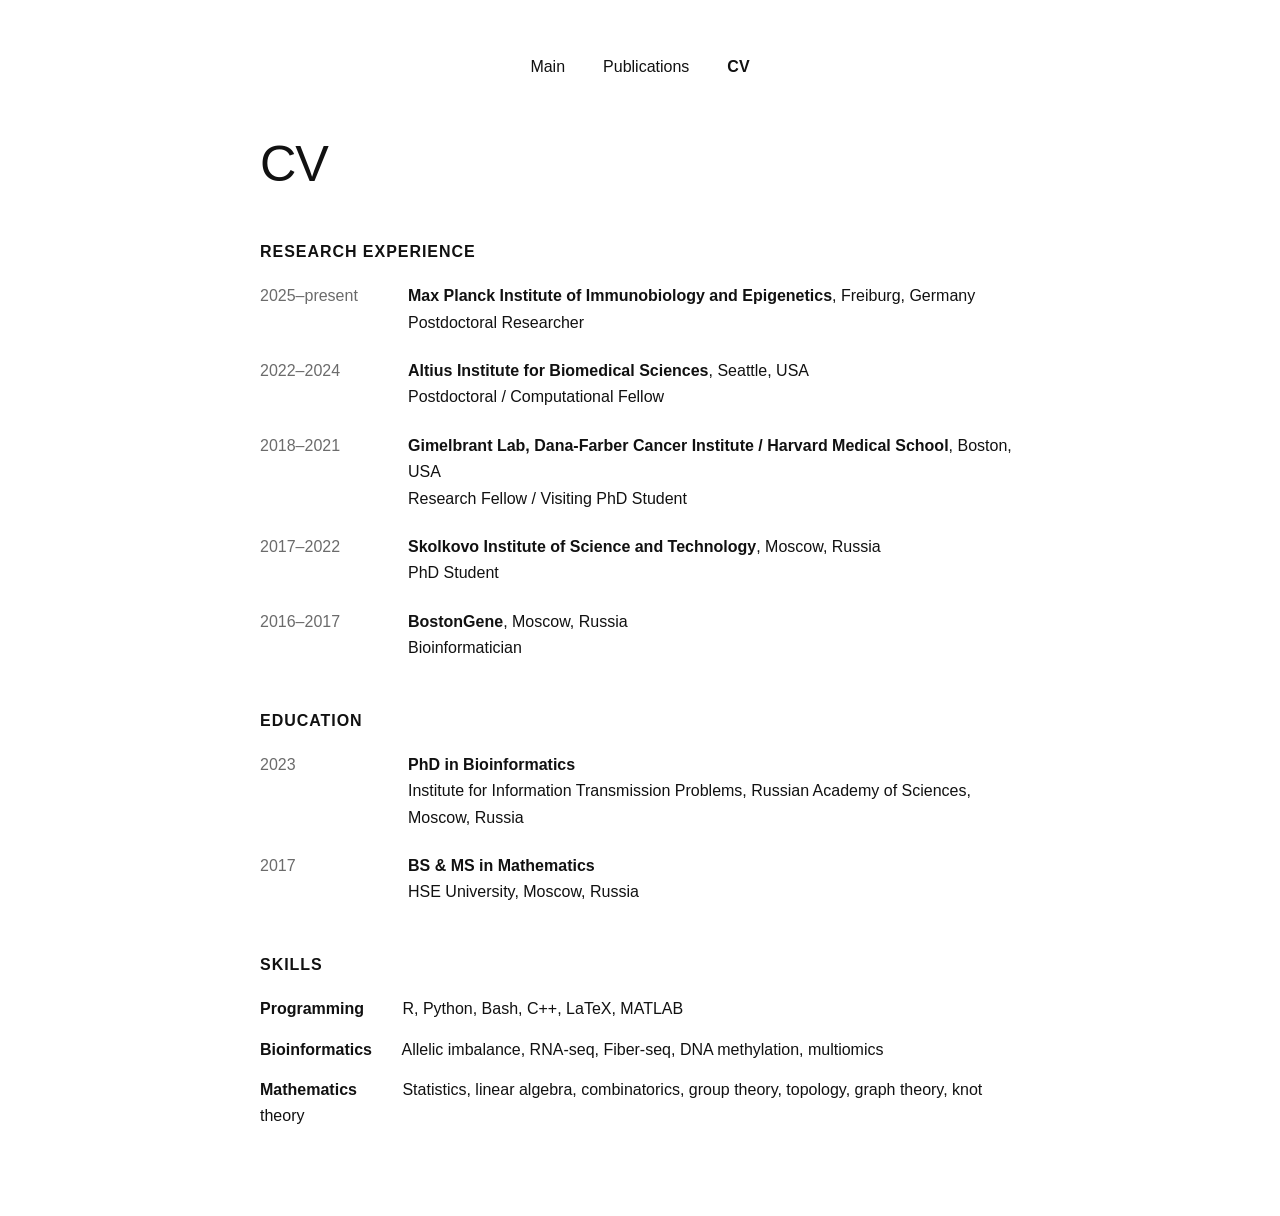
==== cv.html @ 966d839f "simplistic upd" ====
<!doctype html>
<html lang="en">
<head>
  <meta charset="utf-8">
  <meta name="viewport" content="width=device-width, initial-scale=1">
  <meta name="description" content="Curriculum vitae of Asia Mendelevich.">
  <title>CV — Asia Mendelevich</title>
  <link rel="stylesheet" href="style.css">
</head>
<body>
  <div class="site">
    <header>
      <nav aria-label="Main navigation">
  <a href="index.html">Main</a>
  <a href="publications.html">Publications</a>
  <a class="current" href="cv.html">CV</a>
</nav>
    </header>

    <main>
      <h1>CV</h1>

      <h2>Research experience</h2>
      <div class="timeline">
        <div class="date">2025–present</div>
        <div><strong>Max Planck Institute of Immunobiology and Epigenetics</strong>, Freiburg, Germany<br>Postdoctoral Researcher</div>

        <div class="date">2022–2024</div>
        <div><strong>Altius Institute for Biomedical Sciences</strong>, Seattle, USA<br>Postdoctoral / Computational Fellow</div>

        <div class="date">2018–2021</div>
        <div><strong>Gimelbrant Lab, Dana-Farber Cancer Institute / Harvard Medical School</strong>, Boston, USA<br>Research Fellow / Visiting PhD Student</div>

        <div class="date">2017–2022</div>
        <div><strong>Skolkovo Institute of Science and Technology</strong>, Moscow, Russia<br>PhD Student</div>

        <div class="date">2016–2017</div>
        <div><strong>BostonGene</strong>, Moscow, Russia<br>Bioinformatician</div>
      </div>

      <h2>Education</h2>
      <div class="timeline">
        <div class="date">2023</div>
        <div><strong>PhD in Bioinformatics</strong><br>Institute for Information Transmission Problems, Russian Academy of Sciences, Moscow, Russia</div>

        <div class="date">2017</div>
        <div><strong>BS &amp; MS in Mathematics</strong><br>HSE University, Moscow, Russia</div>
      </div>

      <h2>Skills</h2>

      <div class="skill-group">
        <strong>Programming</strong>
        R, Python, Bash, C++, LaTeX, MATLAB
      </div>

      <div class="skill-group">
        <strong>Bioinformatics</strong>
        Allelic imbalance, RNA-seq, Fiber-seq, DNA methylation, multiomics
      </div>

      <div class="skill-group">
        <strong>Mathematics</strong>
        Statistics, linear algebra, combinatorics, group theory, topology, graph theory, knot theory
      </div>
    </main>
</div>
</body>
</html>
---- style.css ----
:root {
  --text: #111111;
  --muted: #6b6b6b;
  --line: #d8d8d8;
  --page-width: 760px;
}

* {
  box-sizing: border-box;
}

html {
  -webkit-text-size-adjust: 100%;
}

body {
  margin: 0;
  background: #ffffff;
  color: var(--text);
  font-family: Arial, Helvetica, sans-serif;
  font-size: 16px;
  line-height: 1.65;
}

.site {
  width: min(calc(100% - 48px), var(--page-width));
  margin: 0 auto;
}

header {
  padding: 54px 0 56px;
}

nav {
  display: flex;
  justify-content: center;
  align-items: center;
  gap: 38px;
  white-space: nowrap;
}

nav a {
  color: var(--text);
  text-decoration: none;
  font-weight: 400;
}

nav a:hover,
nav a:focus-visible {
  text-decoration: underline;
  text-underline-offset: 4px;
}

nav a.current {
  font-weight: 700;
}

main {
  padding-bottom: 72px;
}

h1,
h2 {
  color: var(--text);
}

h1 {
  margin: 0 0 16px;
  font-size: clamp(2rem, 6vw, 3.15rem);
  line-height: 1.12;
  font-weight: 500;
  letter-spacing: -0.025em;
}

h2 {
  margin: 48px 0 20px;
  font-size: 1rem;
  line-height: 1.4;
  font-weight: 700;
  text-transform: uppercase;
  letter-spacing: 0.06em;
}

p {
  margin: 0 0 10px;
}

a {
  color: var(--text);
  text-decoration-thickness: 1px;
  text-underline-offset: 3px;
}

.main-page main {
  min-height: 55vh;
  display: flex;
  flex-direction: column;
  justify-content: center;
  text-align: center;
}

.main-page h1 {
  font-size: clamp(2.35rem, 8vw, 4.5rem);
  margin-bottom: 22px;
}

.main-page .subtitle {
  margin-bottom: 5px;
  color: var(--text);
  font-size: 1.08rem;
}

.main-page .affiliation {
  color: var(--muted);
}

.entry {
  margin-bottom: 34px;
}

.entry-title {
  margin-bottom: 7px;
  font-size: 1.04rem;
  line-height: 1.5;
}

.entry-title a {
  font-weight: 600;
  text-decoration: none;
}

.entry-title a:hover,
.entry-title a:focus-visible {
  text-decoration: underline;
}

.entry-authors,
.entry-meta {
  color: var(--muted);
  font-size: 0.93rem;
  line-height: 1.55;
}

.entry-meta {
  margin-top: 3px;
}

.timeline {
  display: grid;
  grid-template-columns: 120px minmax(0, 1fr);
  gap: 22px 28px;
}

.timeline .date {
  color: var(--muted);
}

.skill-group {
  margin-bottom: 14px;
}

.skill-group strong {
  display: inline-block;
  width: 138px;
  vertical-align: top;
}

@media (max-width: 640px) {
  .site {
    width: min(calc(100% - 32px), var(--page-width));
  }

  body {
    font-size: 15.5px;
    line-height: 1.6;
  }

  header {
    padding: 30px 0 42px;
  }

  nav {
    gap: 24px;
    font-size: 15px;
  }

  main {
    padding-bottom: 48px;
  }

  .main-page main {
    min-height: 52vh;
  }

  h1 {
    margin-bottom: 14px;
  }

  h2 {
    margin-top: 38px;
  }

  .entry {
    margin-bottom: 30px;
  }

  .timeline {
    grid-template-columns: 1fr;
    gap: 4px;
  }

  .timeline .date {
    margin-top: 18px;
    font-size: 0.92rem;
  }

  .timeline .date:first-child {
    margin-top: 0;
  }

  .skill-group {
    margin-bottom: 18px;
  }

  .skill-group strong {
    display: block;
    width: auto;
    margin-bottom: 1px;
  }
}

@media (max-width: 360px) {
  nav {
    gap: 17px;
    font-size: 14px;
  }

  .site {
    width: calc(100% - 26px);
  }
}
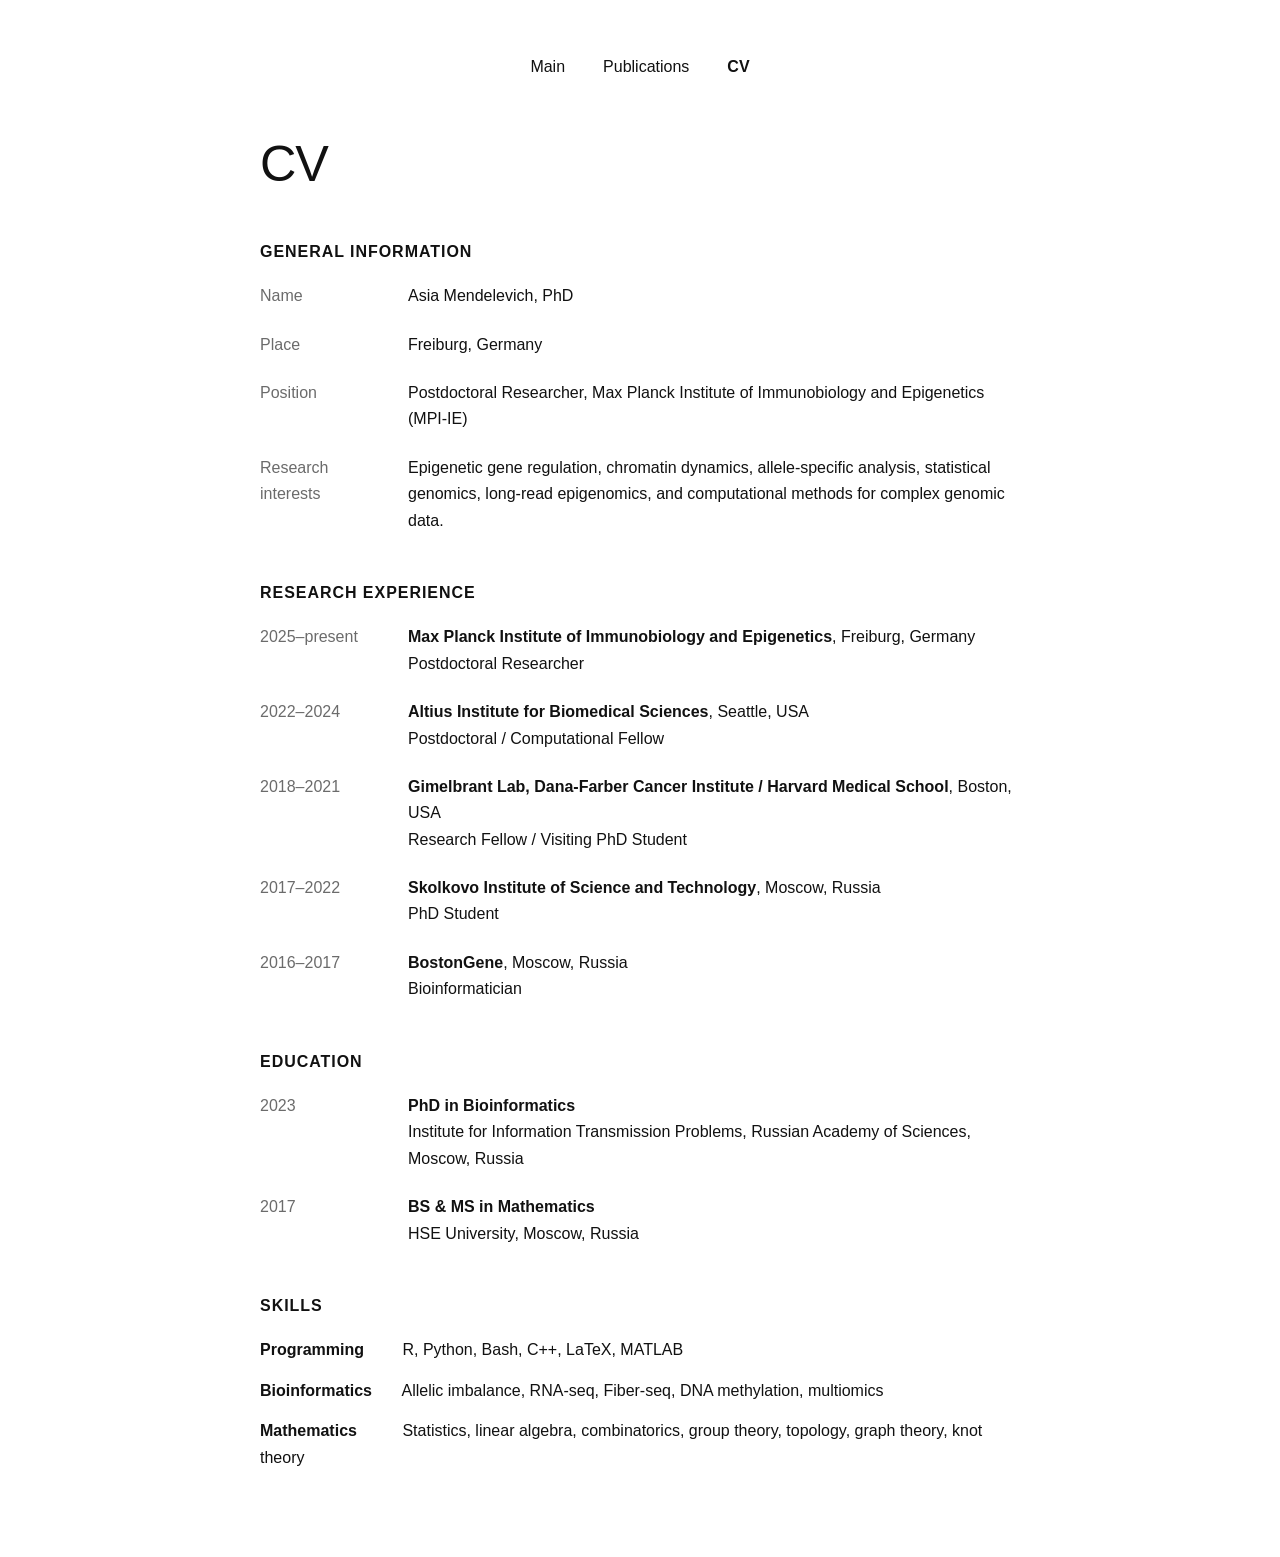
==== commit 704a33e5: "simplistic upd" ====
--- a/cv.html
+++ b/cv.html
@@ -19,6 +19,22 @@
 
     <main>
       <h1>CV</h1>
+
+      <h2>General information</h2>
+      <div class="timeline">
+        <div class="date">Name</div>
+        <div>Asia Mendelevich, PhD</div>
+
+        <div class="date">Place</div>
+        <div>Freiburg, Germany</div>
+
+        <div class="date">Position</div>
+        <div>Postdoctoral Researcher, Max Planck Institute of Immunobiology and Epigenetics (MPI-IE)</div>
+
+        <div class="date">Research interests</div>
+        <div>Epigenetic gene regulation, chromatin dynamics, allele-specific analysis, statistical genomics, long-read epigenomics, and computational methods for complex genomic data.</div>
+      </div>
+
 
       <h2>Research experience</h2>
       <div class="timeline">
--- a/style.css
+++ b/style.css
@@ -238,4 +238,28 @@
   .site {
     width: calc(100% - 26px);
   }
+}
+
+.main-page .interests {
+  max-width: 650px;
+  margin: 24px auto 0;
+  color: var(--text);
+}
+
+.profile-photo {
+  display: block;
+  width: 210px;
+  height: 210px;
+  margin: 0 auto 30px;
+  object-fit: cover;
+  border-radius: 14px;
+}
+
+@media (max-width: 640px) {
+  .profile-photo {
+    width: 165px;
+    height: 165px;
+    margin-bottom: 24px;
+    border-radius: 12px;
+  }
 }
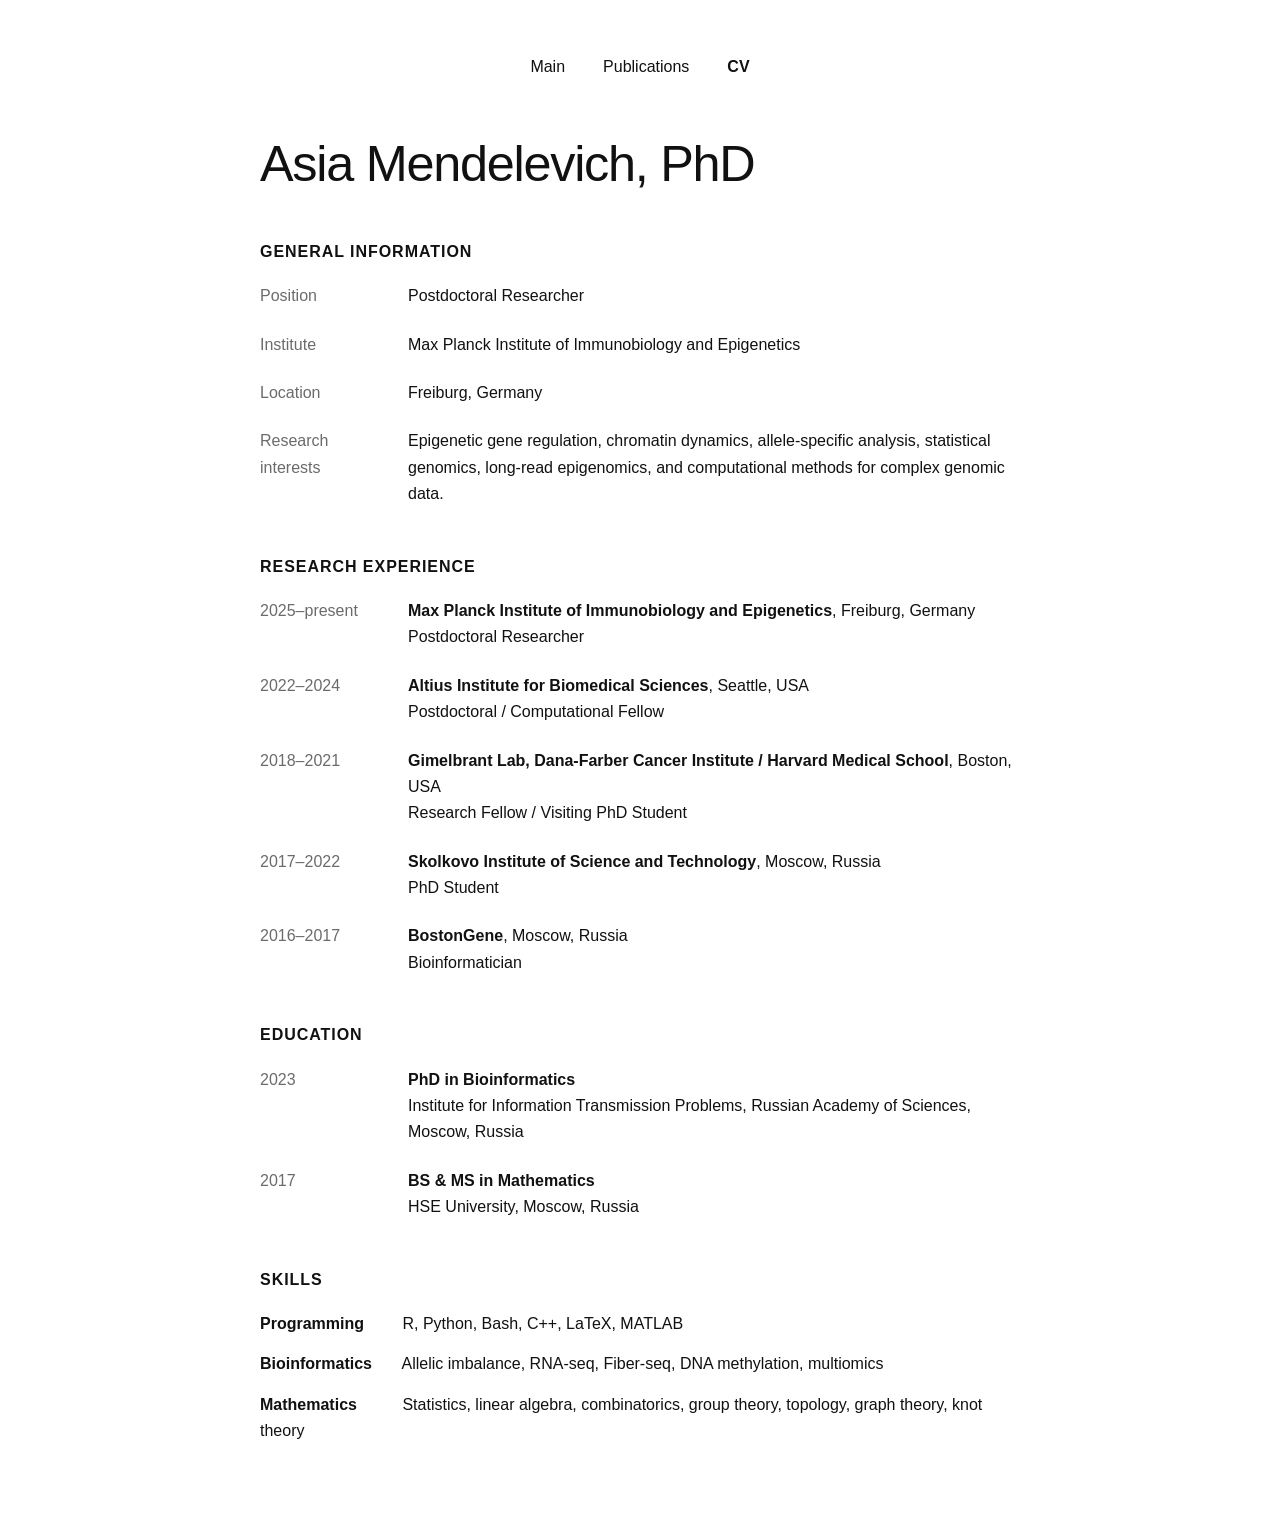
==== commit 9e5363cc: "simplistic upd" ====
--- a/cv.html
+++ b/cv.html
@@ -18,25 +18,25 @@
     </header>
 
     <main>
-      <h1>CV</h1>
+      <h1>Asia Mendelevich, PhD</h1>
 
+      
       <h2>General information</h2>
       <div class="timeline">
-        <div class="date">Name</div>
-        <div>Asia Mendelevich, PhD</div>
+        <div class="date">Position</div>
+        <div>Postdoctoral Researcher</div>
 
-        <div class="date">Place</div>
+        <div class="date">Institute</div>
+        <div>Max Planck Institute of Immunobiology and Epigenetics</div>
+
+        <div class="date">Location</div>
         <div>Freiburg, Germany</div>
-
-        <div class="date">Position</div>
-        <div>Postdoctoral Researcher, Max Planck Institute of Immunobiology and Epigenetics (MPI-IE)</div>
 
         <div class="date">Research interests</div>
         <div>Epigenetic gene regulation, chromatin dynamics, allele-specific analysis, statistical genomics, long-read epigenomics, and computational methods for complex genomic data.</div>
       </div>
 
-
-      <h2>Research experience</h2>
+<h2>Research experience</h2>
       <div class="timeline">
         <div class="date">2025–present</div>
         <div><strong>Max Planck Institute of Immunobiology and Epigenetics</strong>, Freiburg, Germany<br>Postdoctoral Researcher</div>
--- a/style.css
+++ b/style.css
@@ -100,7 +100,7 @@
 }
 
 .main-page h1 {
-  font-size: clamp(2.35rem, 8vw, 4.5rem);
+  font-size: clamp(2rem, 6.5vw, 3.7rem);
   margin-bottom: 22px;
 }
 
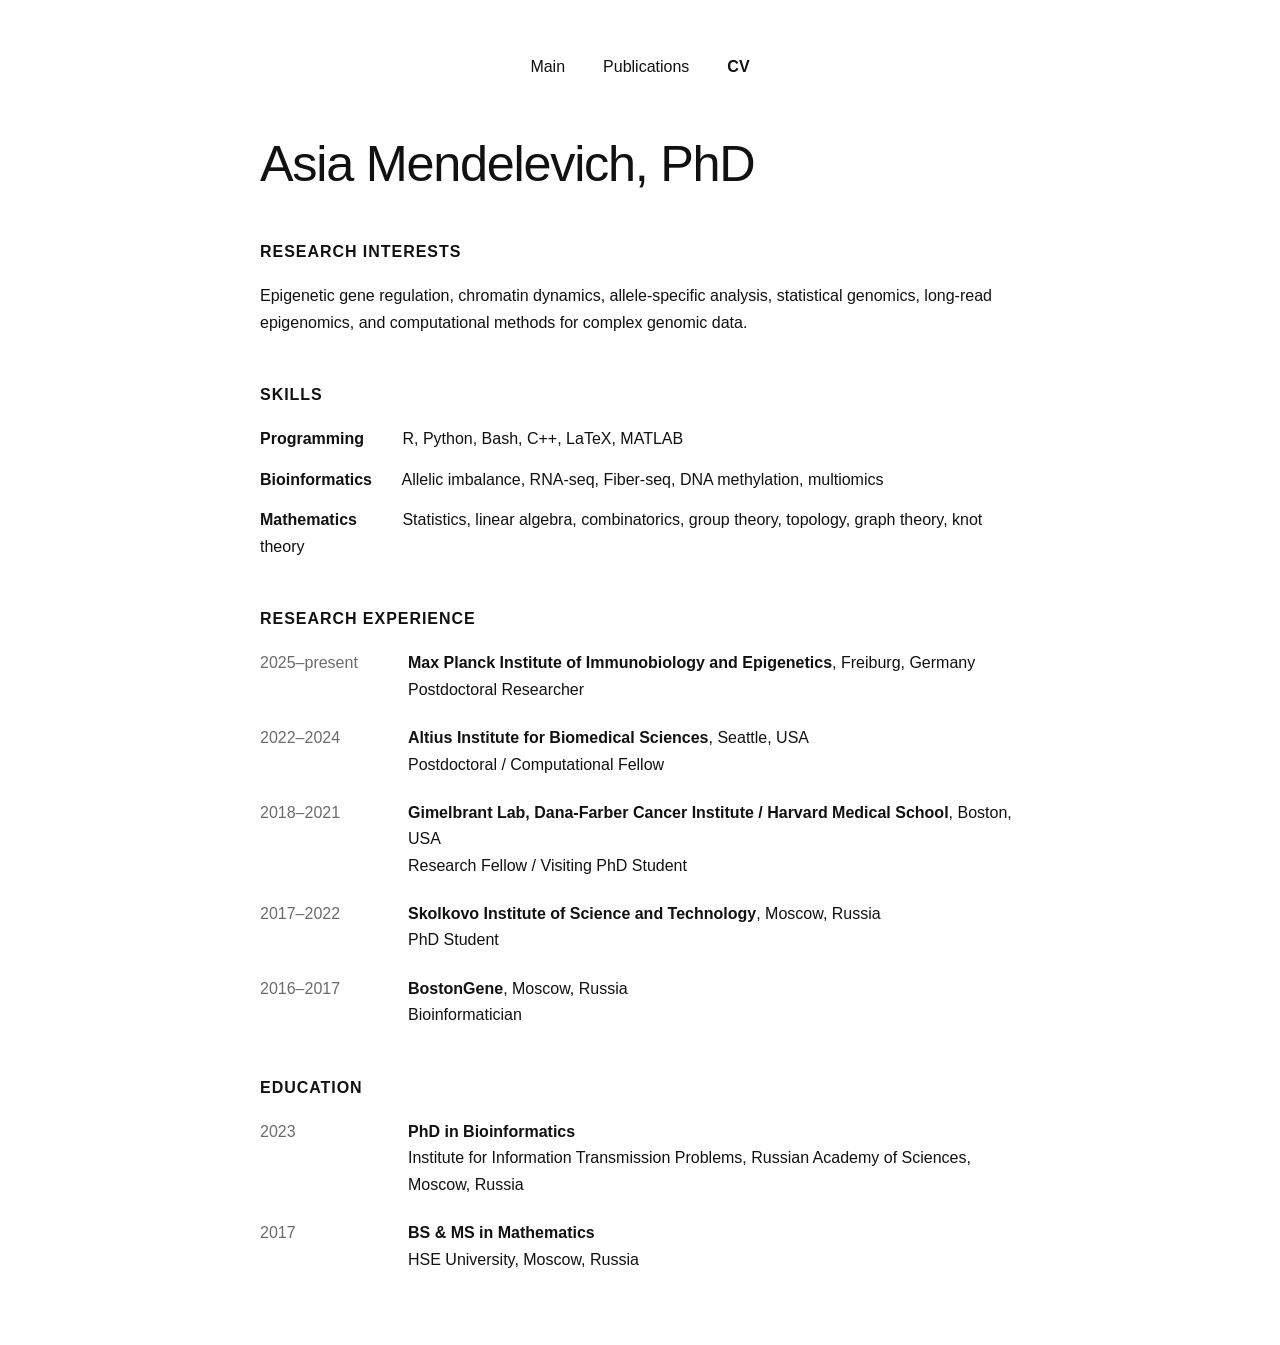
==== commit 43fcaa50: "simplistic upd" ====
--- a/cv.html
+++ b/cv.html
@@ -20,23 +20,27 @@
     <main>
       <h1>Asia Mendelevich, PhD</h1>
 
-      
-      <h2>General information</h2>
-      <div class="timeline">
-        <div class="date">Position</div>
-        <div>Postdoctoral Researcher</div>
+      <h2>Research interests</h2>
+      <p>Epigenetic gene regulation, chromatin dynamics, allele-specific analysis, statistical genomics, long-read epigenomics, and computational methods for complex genomic data.</p>
 
-        <div class="date">Institute</div>
-        <div>Max Planck Institute of Immunobiology and Epigenetics</div>
+      <h2>Skills</h2>
 
-        <div class="date">Location</div>
-        <div>Freiburg, Germany</div>
-
-        <div class="date">Research interests</div>
-        <div>Epigenetic gene regulation, chromatin dynamics, allele-specific analysis, statistical genomics, long-read epigenomics, and computational methods for complex genomic data.</div>
+      <div class="skill-group">
+        <strong>Programming</strong>
+        R, Python, Bash, C++, LaTeX, MATLAB
       </div>
 
-<h2>Research experience</h2>
+      <div class="skill-group">
+        <strong>Bioinformatics</strong>
+        Allelic imbalance, RNA-seq, Fiber-seq, DNA methylation, multiomics
+      </div>
+
+      <div class="skill-group">
+        <strong>Mathematics</strong>
+        Statistics, linear algebra, combinatorics, group theory, topology, graph theory, knot theory
+      </div>
+
+      <h2>Research experience</h2>
       <div class="timeline">
         <div class="date">2025–present</div>
         <div><strong>Max Planck Institute of Immunobiology and Epigenetics</strong>, Freiburg, Germany<br>Postdoctoral Researcher</div>
@@ -62,23 +66,6 @@
         <div class="date">2017</div>
         <div><strong>BS &amp; MS in Mathematics</strong><br>HSE University, Moscow, Russia</div>
       </div>
-
-      <h2>Skills</h2>
-
-      <div class="skill-group">
-        <strong>Programming</strong>
-        R, Python, Bash, C++, LaTeX, MATLAB
-      </div>
-
-      <div class="skill-group">
-        <strong>Bioinformatics</strong>
-        Allelic imbalance, RNA-seq, Fiber-seq, DNA methylation, multiomics
-      </div>
-
-      <div class="skill-group">
-        <strong>Mathematics</strong>
-        Statistics, linear algebra, combinatorics, group theory, topology, graph theory, knot theory
-      </div>
     </main>
 </div>
 </body>
--- a/style.css
+++ b/style.css
@@ -100,7 +100,7 @@
 }
 
 .main-page h1 {
-  font-size: clamp(2rem, 6.5vw, 3.7rem);
+  font-size: clamp(2rem, 4.5vw, 2.8rem);
   margin-bottom: 22px;
 }
 
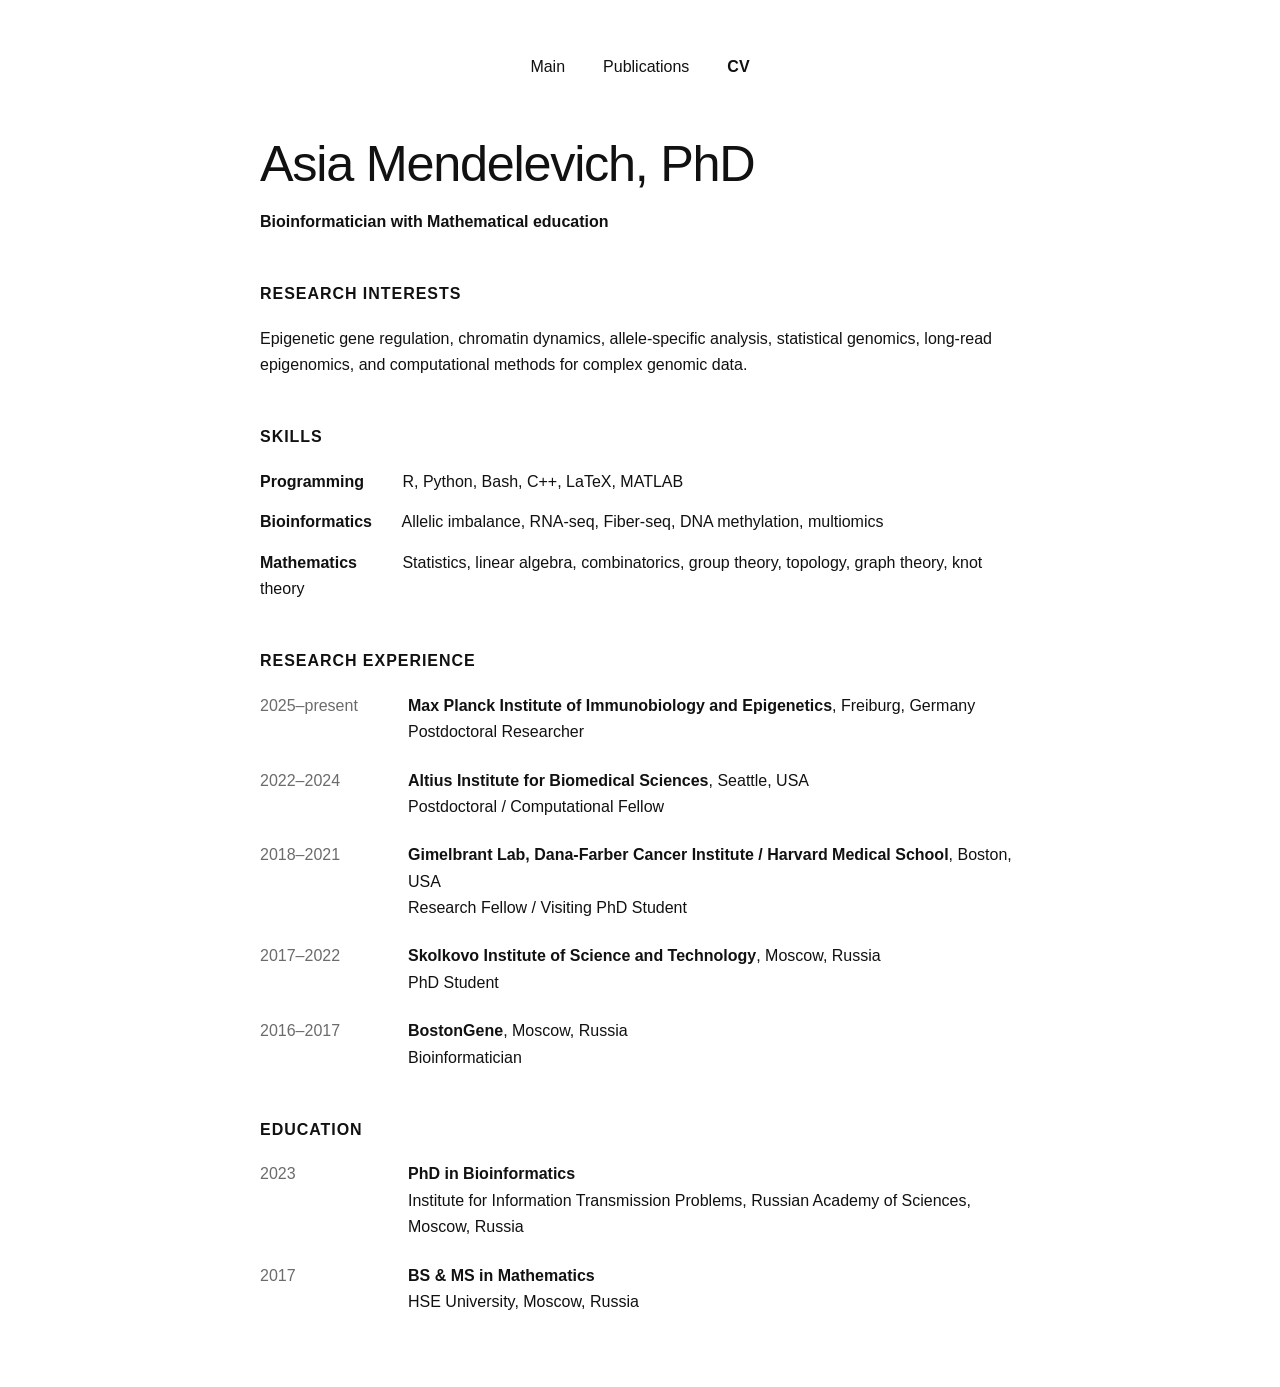
==== commit 801cc865: "simplistic upd" ====
--- a/cv.html
+++ b/cv.html
@@ -19,6 +19,7 @@
 
     <main>
       <h1>Asia Mendelevich, PhD</h1>
+      <p class="subtitle"><strong>Bioinformatician with Mathematical education</strong></p>
 
       <h2>Research interests</h2>
       <p>Epigenetic gene regulation, chromatin dynamics, allele-specific analysis, statistical genomics, long-read epigenomics, and computational methods for complex genomic data.</p>
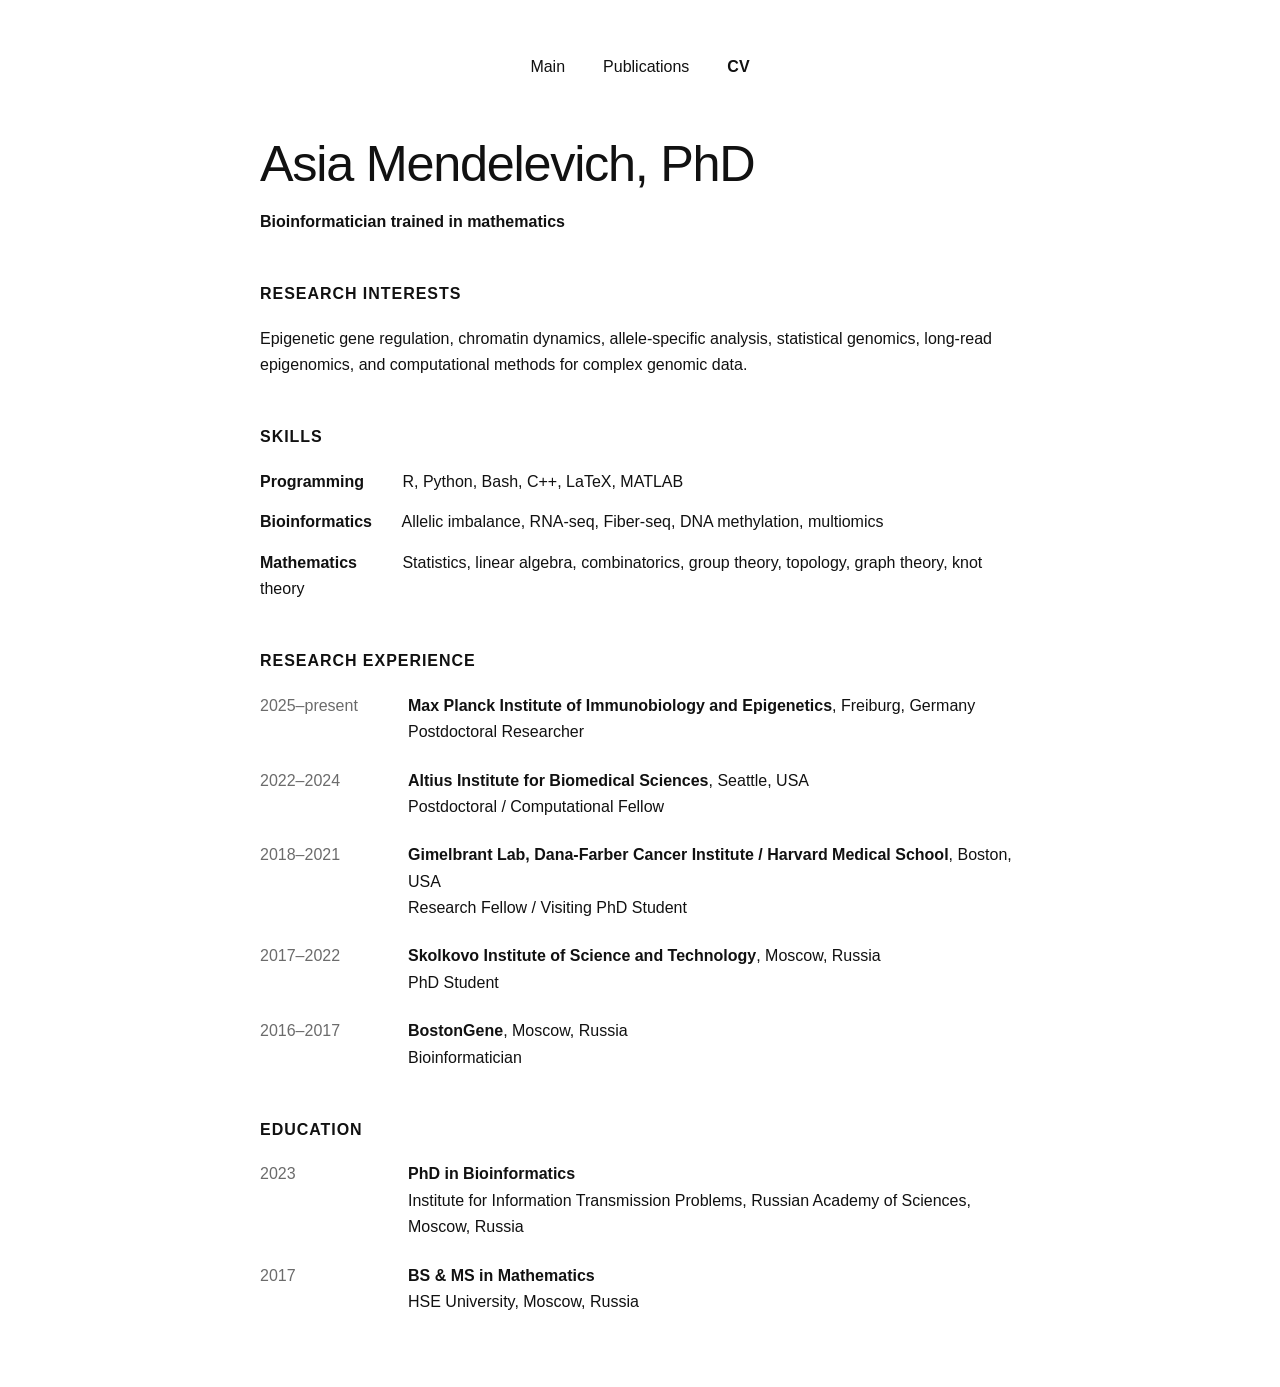
==== commit 64d79d3a: "simplistic upd" ====
--- a/cv.html
+++ b/cv.html
@@ -19,7 +19,7 @@
 
     <main>
       <h1>Asia Mendelevich, PhD</h1>
-      <p class="subtitle"><strong>Bioinformatician with Mathematical education</strong></p>
+      <p class="subtitle"><strong>Bioinformatician trained in mathematics</strong></p>
 
       <h2>Research interests</h2>
       <p>Epigenetic gene regulation, chromatin dynamics, allele-specific analysis, statistical genomics, long-read epigenomics, and computational methods for complex genomic data.</p>
